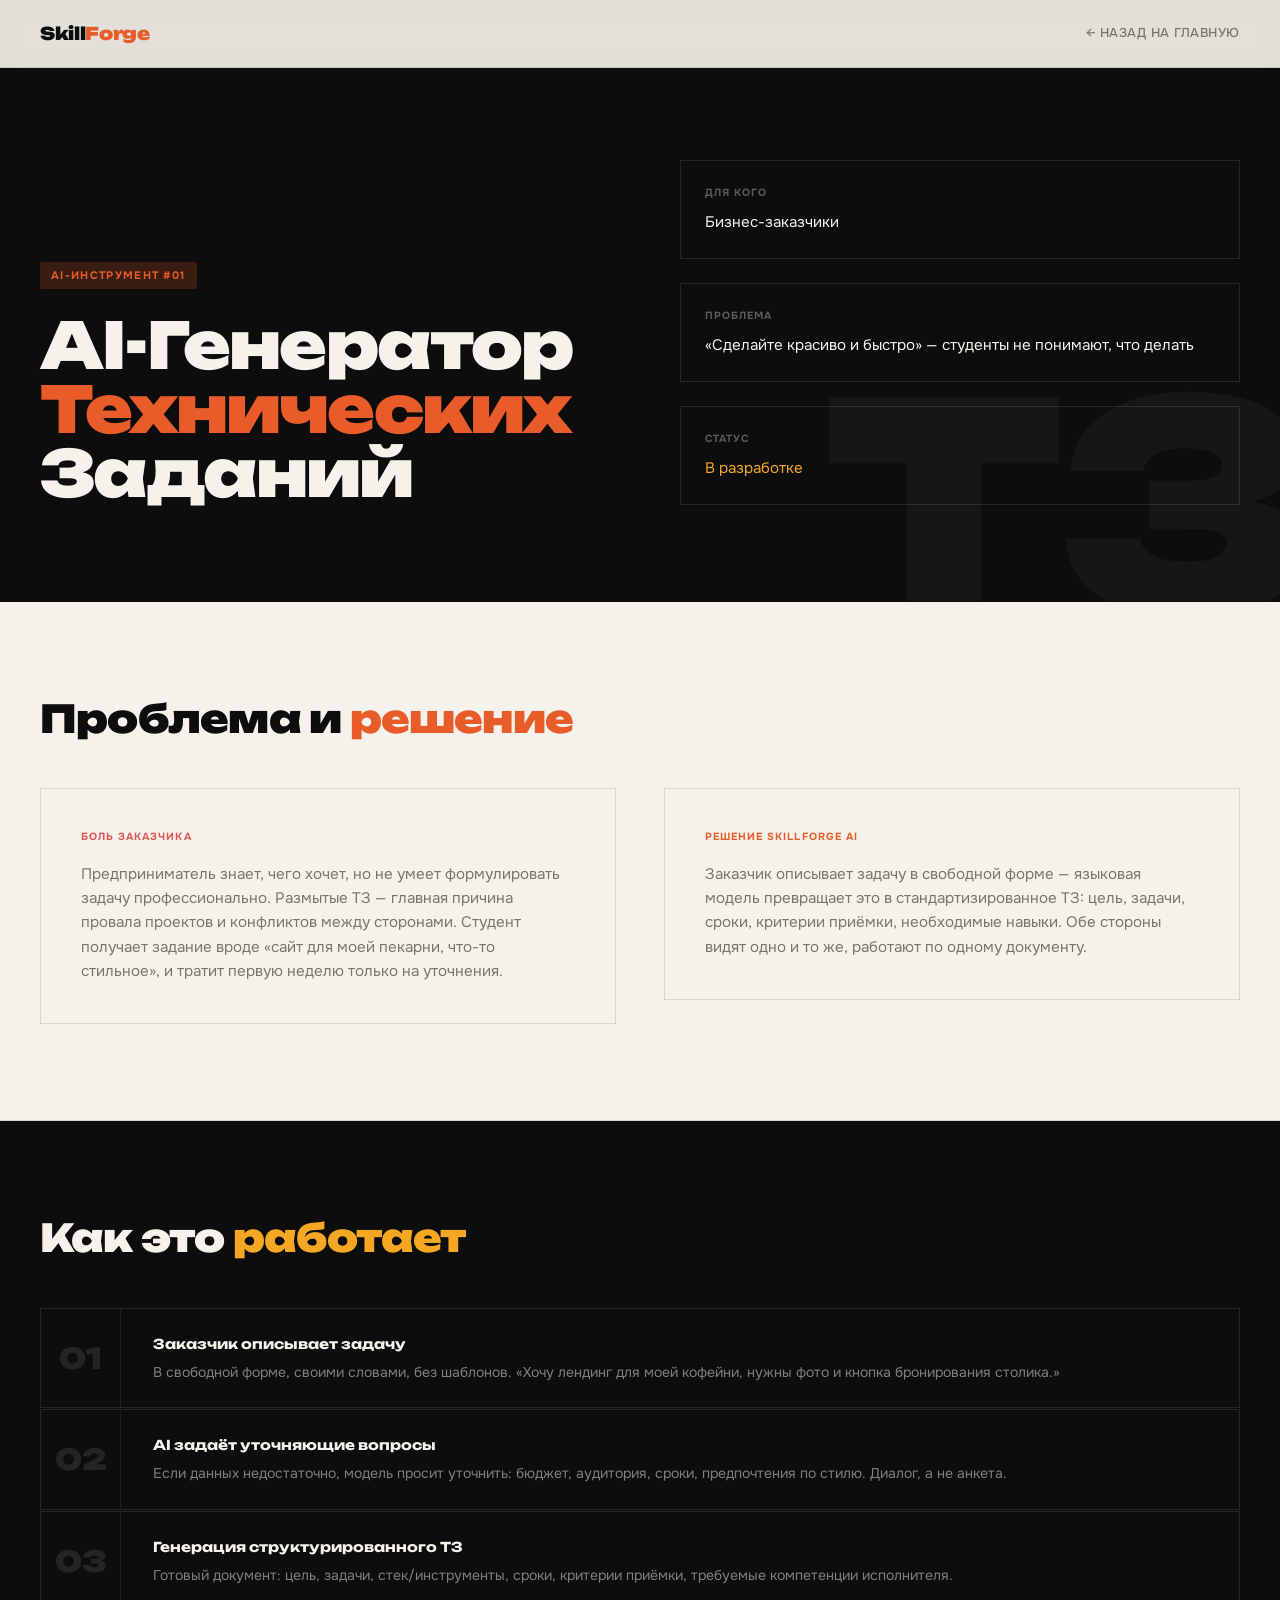
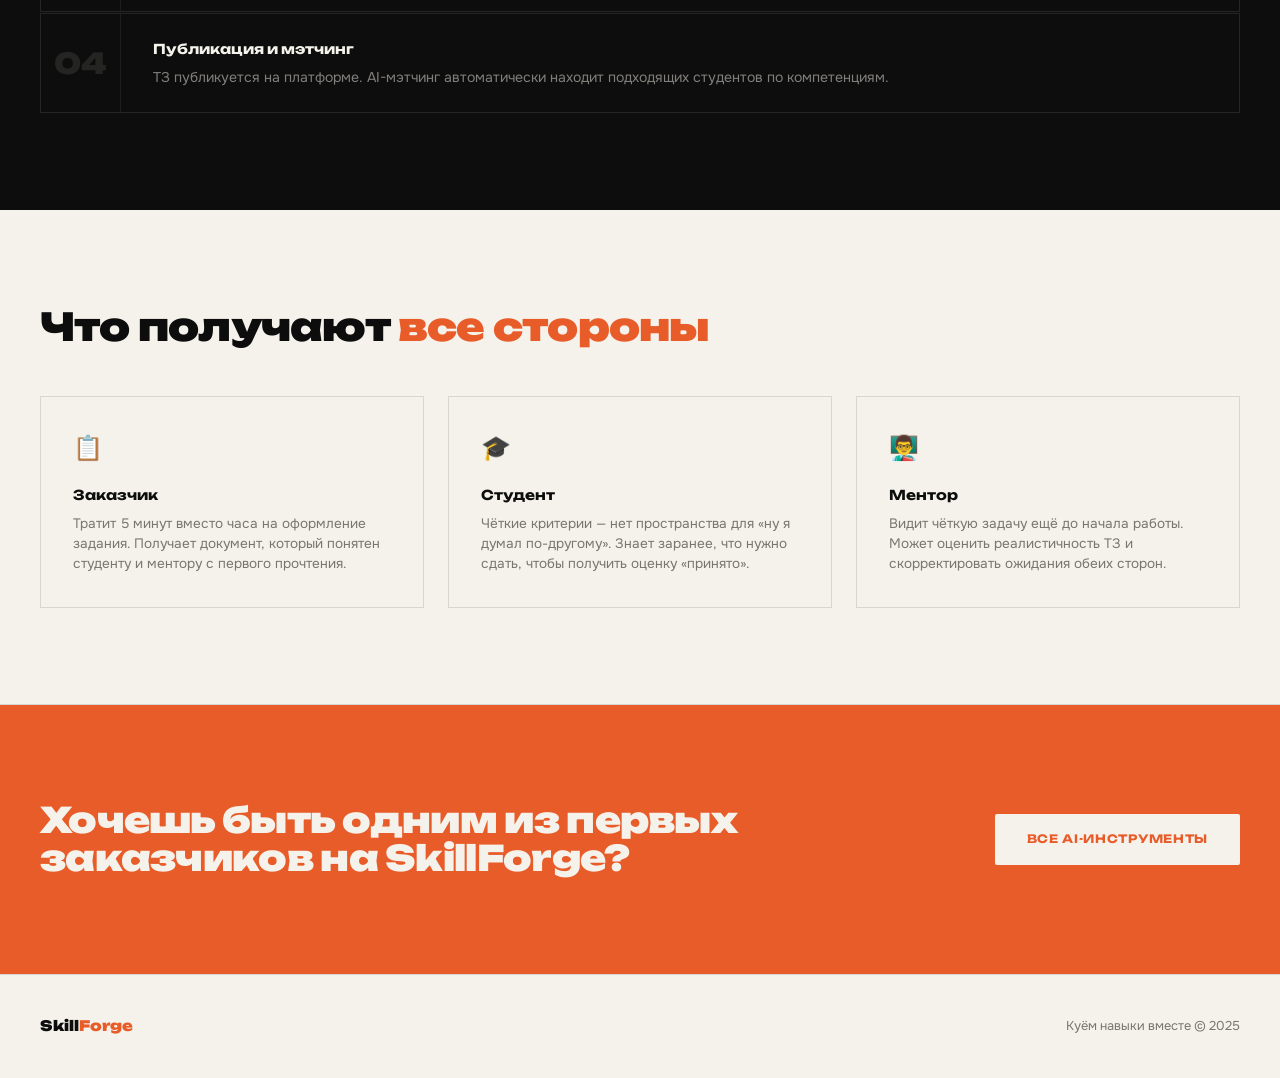
==== ai-tz.html @ 832973aa "Create ai-tz.html" ====
<!DOCTYPE html>
<html lang="ru">
<head>
<meta charset="UTF-8">
<meta name="viewport" content="width=device-width, initial-scale=1.0">
<title>AI-Генератор ТЗ — SkillForge</title>
<link rel="preconnect" href="https://fonts.googleapis.com">
<link href="https://fonts.googleapis.com/css2?family=Unbounded:wght@400;700;900&family=Onest:wght@300;400;500&display=swap" rel="stylesheet">
<style>
  :root {
    --ink: #0d0d0d;
    --paper: #f5f2eb;
    --forge: #E85C2A;
    --steel: #1A3A5C;
    --spark: #F5A623;
    --muted: #7a756d;
    --line: rgba(13,13,13,0.12);
  }
  *, *::before, *::after { box-sizing: border-box; margin: 0; padding: 0; }
  html { scroll-behavior: smooth; }
  body { background: var(--paper); color: var(--ink); font-family: 'Onest', sans-serif; font-weight: 400; line-height: 1.6; overflow-x: hidden; }

  nav {
    position: fixed; top: 0; left: 0; right: 0; z-index: 100;
    display: flex; align-items: center; justify-content: space-between;
    padding: 1.2rem 2.5rem;
    border-bottom: 1px solid var(--line);
    background: rgba(245,242,235,0.92); backdrop-filter: blur(12px);
  }
  .nav-logo { font-family: 'Unbounded', sans-serif; font-weight: 900; font-size: 1.1rem; letter-spacing: -0.02em; color: var(--ink); text-decoration: none; }
  .nav-logo span { color: var(--forge); }
  .nav-back { font-size: 0.8rem; font-weight: 500; letter-spacing: 0.04em; text-transform: uppercase; text-decoration: none; color: var(--muted); display: flex; align-items: center; gap: 0.5rem; transition: color 0.2s; }
  .nav-back:hover { color: var(--ink); }

  /* PAGE HERO */
  .page-hero {
    padding: 10rem 2.5rem 6rem;
    display: grid; grid-template-columns: 1fr 1fr; gap: 5rem; align-items: end;
    border-bottom: 1px solid var(--line);
    background: var(--ink); color: var(--paper);
    position: relative; overflow: hidden;
  }
  .page-hero::before {
    content: attr(data-bg);
    font-family: 'Unbounded', sans-serif;
    font-size: 18rem; font-weight: 900; color: rgba(245,242,235,0.04);
    position: absolute; right: -2rem; bottom: -3rem;
    line-height: 1; pointer-events: none; white-space: nowrap;
  }
  .hero-tag {
    font-size: 0.68rem; font-weight: 700; letter-spacing: 0.12em; text-transform: uppercase;
    padding: 0.3rem 0.7rem; border-radius: 2px; display: inline-block; margin-bottom: 1.5rem;
    background: rgba(232,92,42,0.2); color: var(--forge);
  }
  .page-title {
    font-family: 'Unbounded', sans-serif;
    font-size: clamp(2rem, 5vw, 4rem); font-weight: 900;
    line-height: 1.0; letter-spacing: -0.03em;
  }
  .page-title em { color: var(--forge); font-style: normal; }
  .page-subtitle { font-size: 1rem; color: rgba(245,242,235,0.55); line-height: 1.7; }
  .hero-meta { display: flex; flex-direction: column; gap: 1.5rem; }
  .meta-item { padding: 1.5rem; border: 1px solid rgba(245,242,235,0.1); }
  .meta-label { font-size: 0.65rem; font-weight: 700; letter-spacing: 0.1em; text-transform: uppercase; color: rgba(245,242,235,0.35); margin-bottom: 0.5rem; }
  .meta-value { font-size: 0.95rem; }

  /* SECTIONS */
  .section { padding: 6rem 2.5rem; border-bottom: 1px solid var(--line); }
  .section-dark { background: var(--ink); color: var(--paper); }
  .section-title {
    font-family: 'Unbounded', sans-serif;
    font-size: clamp(1.5rem, 3vw, 2.5rem); font-weight: 900;
    line-height: 1.1; letter-spacing: -0.02em; margin-bottom: 3rem;
  }
  .section-title em { color: var(--forge); font-style: normal; }
  .section-title.light em { color: var(--spark); }
  .two-col { display: grid; grid-template-columns: 1fr 1fr; gap: 3rem; align-items: start; }
  .three-col { display: grid; grid-template-columns: repeat(3,1fr); gap: 1.5rem; }

  /* PROBLEM/SOLUTION */
  .ps-block { padding: 2.5rem; border: 1px solid var(--line); }
  .ps-block.dark { border-color: rgba(245,242,235,0.1); }
  .ps-label { font-size: 0.65rem; font-weight: 700; letter-spacing: 0.1em; text-transform: uppercase; margin-bottom: 1rem; }
  .ps-label.problem { color: #e05555; }
  .ps-label.solution { color: var(--forge); }
  .ps-label.solution-light { color: var(--spark); }
  .ps-text { font-size: 0.95rem; line-height: 1.6; }
  .ps-text.muted { color: var(--muted); }
  .ps-text.muted-light { color: rgba(245,242,235,0.6); }

  /* FLOW STEPS */
  .flow { display: flex; flex-direction: column; gap: 1px; }
  .flow-step {
    display: grid; grid-template-columns: 5rem 1fr;
    border: 1px solid var(--line); background: var(--paper);
    transition: border-color 0.2s;
  }
  .flow-step:hover { border-color: var(--forge); }
  .flow-step-num {
    display: flex; align-items: center; justify-content: center;
    font-family: 'Unbounded', sans-serif; font-size: 1.8rem; font-weight: 900;
    color: var(--line); border-right: 1px solid var(--line); padding: 1.5rem;
  }
  .flow-step-content { padding: 1.5rem 2rem; }
  .flow-step-title { font-family: 'Unbounded', sans-serif; font-size: 0.85rem; font-weight: 700; margin-bottom: 0.4rem; }
  .flow-step-desc { font-size: 0.88rem; color: var(--muted); }

  /* BENEFIT CARDS */
  .benefit-card { padding: 2rem; border: 1px solid var(--line); }
  .benefit-icon { font-size: 1.5rem; margin-bottom: 1rem; }
  .benefit-title { font-family: 'Unbounded', sans-serif; font-size: 0.85rem; font-weight: 700; margin-bottom: 0.5rem; }
  .benefit-desc { font-size: 0.85rem; color: var(--muted); line-height: 1.5; }

  /* STATUS BADGE */
  .status-row { display: flex; align-items: center; gap: 1rem; margin-bottom: 4rem; }
  .status-badge {
    font-size: 0.68rem; font-weight: 700; letter-spacing: 0.1em; text-transform: uppercase;
    padding: 0.4rem 0.9rem; border-radius: 2px;
    background: rgba(245,166,35,0.15); color: var(--spark);
    border: 1px solid rgba(245,166,35,0.3);
  }
  .status-desc { font-size: 0.85rem; color: var(--muted); }

  /* CTA */
  .cta-section {
    padding: 6rem 2.5rem;
    background: var(--forge); color: var(--paper);
    display: grid; grid-template-columns: 1fr auto; align-items: center; gap: 3rem;
  }
  .cta-title { font-family: 'Unbounded', sans-serif; font-size: clamp(1.3rem, 3vw, 2.2rem); font-weight: 900; line-height: 1.1; letter-spacing: -0.02em; }
  .btn-white { background: var(--paper); color: var(--forge); font-family: 'Unbounded', sans-serif; font-size: 0.72rem; font-weight: 700; letter-spacing: 0.06em; text-transform: uppercase; text-decoration: none; padding: 1rem 2rem; border-radius: 2px; white-space: nowrap; }

  footer { padding: 2.5rem; border-top: 1px solid var(--line); display: flex; justify-content: space-between; align-items: center; }
  .footer-logo { font-family: 'Unbounded', sans-serif; font-weight: 900; font-size: 0.9rem; color: var(--ink); text-decoration: none; }
  .footer-logo span { color: var(--forge); }
  .footer-tagline { font-size: 0.8rem; color: var(--muted); }

  .fade-up { opacity: 0; transform: translateY(24px); transition: opacity 0.6s ease, transform 0.6s ease; }
  .fade-up.visible { opacity: 1; transform: none; }

  @media (max-width: 900px) {
    .page-hero, .two-col, .three-col, .cta-section { grid-template-columns: 1fr; }
    .page-hero { padding: 8rem 1.5rem 4rem; }
    .section { padding: 4rem 1.5rem; }
    nav { padding: 1rem 1.5rem; }
  }
</style>
</head>
<body>

<nav>
  <a href="index.html" class="nav-logo">Skill<span>Forge</span></a>
  <a href="index.html" class="nav-back">← Назад на главную</a>
</nav>

<section class="page-hero" data-bg="ТЗ">
  <div>
    <span class="hero-tag">AI-инструмент #01</span>
    <h1 class="page-title">AI-Генератор<br><em>Технических</em><br>Заданий</h1>
  </div>
  <div class="hero-meta">
    <div class="meta-item">
      <div class="meta-label">Для кого</div>
      <div class="meta-value">Бизнес-заказчики</div>
    </div>
    <div class="meta-item">
      <div class="meta-label">Проблема</div>
      <div class="meta-value">«Сделайте красиво и быстро» — студенты не понимают, что делать</div>
    </div>
    <div class="meta-item">
      <div class="meta-label">Статус</div>
      <div class="meta-value" style="color: var(--spark);">В разработке</div>
    </div>
  </div>
</section>

<!-- PROBLEM VS SOLUTION -->
<section class="section">
  <h2 class="section-title fade-up">Проблема и <em>решение</em></h2>
  <div class="two-col">
    <div class="ps-block fade-up">
      <div class="ps-label problem">Боль заказчика</div>
      <p class="ps-text muted">Предприниматель знает, чего хочет, но не умеет формулировать задачу профессионально. Размытые ТЗ — главная причина провала проектов и конфликтов между сторонами. Студент получает задание вроде «сайт для моей пекарни, что-то стильное», и тратит первую неделю только на уточнения.</p>
    </div>
    <div class="ps-block fade-up">
      <div class="ps-label solution">Решение SkillForge AI</div>
      <p class="ps-text muted">Заказчик описывает задачу в свободной форме — языковая модель превращает это в стандартизированное ТЗ: цель, задачи, сроки, критерии приёмки, необходимые навыки. Обе стороны видят одно и то же, работают по одному документу.</p>
    </div>
  </div>
</section>

<!-- HOW IT WORKS -->
<section class="section section-dark">
  <h2 class="section-title light fade-up">Как это <em>работает</em></h2>
  <div class="flow">
    <div class="flow-step fade-up" style="border-color: rgba(245,242,235,0.1); background: var(--ink);">
      <div class="flow-step-num" style="color: rgba(245,242,235,0.1); border-right-color: rgba(245,242,235,0.08);">01</div>
      <div class="flow-step-content">
        <div class="flow-step-title" style="color: var(--paper);">Заказчик описывает задачу</div>
        <div class="flow-step-desc" style="color: rgba(245,242,235,0.5);">В свободной форме, своими словами, без шаблонов. «Хочу лендинг для моей кофейни, нужны фото и кнопка бронирования столика.»</div>
      </div>
    </div>
    <div class="flow-step fade-up" style="border-color: rgba(245,242,235,0.1); background: var(--ink);">
      <div class="flow-step-num" style="color: rgba(245,242,235,0.1); border-right-color: rgba(245,242,235,0.08);">02</div>
      <div class="flow-step-content">
        <div class="flow-step-title" style="color: var(--paper);">AI задаёт уточняющие вопросы</div>
        <div class="flow-step-desc" style="color: rgba(245,242,235,0.5);">Если данных недостаточно, модель просит уточнить: бюджет, аудитория, сроки, предпочтения по стилю. Диалог, а не анкета.</div>
      </div>
    </div>
    <div class="flow-step fade-up" style="border-color: rgba(245,242,235,0.1); background: var(--ink);">
      <div class="flow-step-num" style="color: rgba(245,242,235,0.1); border-right-color: rgba(245,242,235,0.08);">03</div>
      <div class="flow-step-content">
        <div class="flow-step-title" style="color: var(--paper);">Генерация структурированного ТЗ</div>
        <div class="flow-step-desc" style="color: rgba(245,242,235,0.5);">Готовый документ: цель, задачи, стек/инструменты, сроки, критерии приёмки, требуемые компетенции исполнителя.</div>
      </div>
    </div>
    <div class="flow-step fade-up" style="border-color: rgba(245,242,235,0.1); background: var(--ink);">
      <div class="flow-step-num" style="color: rgba(245,242,235,0.1); border-right-color: rgba(245,242,235,0.08);">04</div>
      <div class="flow-step-content">
        <div class="flow-step-title" style="color: var(--paper);">Публикация и мэтчинг</div>
        <div class="flow-step-desc" style="color: rgba(245,242,235,0.5);">ТЗ публикуется на платформе. AI-мэтчинг автоматически находит подходящих студентов по компетенциям.</div>
      </div>
    </div>
  </div>
</section>

<!-- BENEFITS -->
<section class="section">
  <h2 class="section-title fade-up">Что получают <em>все стороны</em></h2>
  <div class="three-col">
    <div class="benefit-card fade-up">
      <div class="benefit-icon">📋</div>
      <div class="benefit-title">Заказчик</div>
      <div class="benefit-desc">Тратит 5 минут вместо часа на оформление задания. Получает документ, который понятен студенту и ментору с первого прочтения.</div>
    </div>
    <div class="benefit-card fade-up">
      <div class="benefit-icon">🎓</div>
      <div class="benefit-title">Студент</div>
      <div class="benefit-desc">Чёткие критерии — нет пространства для «ну я думал по-другому». Знает заранее, что нужно сдать, чтобы получить оценку «принято».</div>
    </div>
    <div class="benefit-card fade-up">
      <div class="benefit-icon">👨‍🏫</div>
      <div class="benefit-title">Ментор</div>
      <div class="benefit-desc">Видит чёткую задачу ещё до начала работы. Может оценить реалистичность ТЗ и скорректировать ожидания обеих сторон.</div>
    </div>
  </div>
</section>

<section class="cta-section">
  <div class="cta-title">Хочешь быть одним из первых<br>заказчиков на SkillForge?</div>
  <a href="index.html#ai" class="btn-white">Все AI-инструменты</a>
</section>

<footer>
  <a href="index.html" class="footer-logo">Skill<span>Forge</span></a>
  <span class="footer-tagline">Куём навыки вместе © 2025</span>
</footer>

<script>
const observer = new IntersectionObserver((entries) => {
  entries.forEach((e, i) => {
    if (e.isIntersecting) { setTimeout(() => e.target.classList.add('visible'), i * 80); observer.unobserve(e.target); }
  });
}, { threshold: 0.1 });
document.querySelectorAll('.fade-up').forEach(el => observer.observe(el));
</script>
</body>
</html>
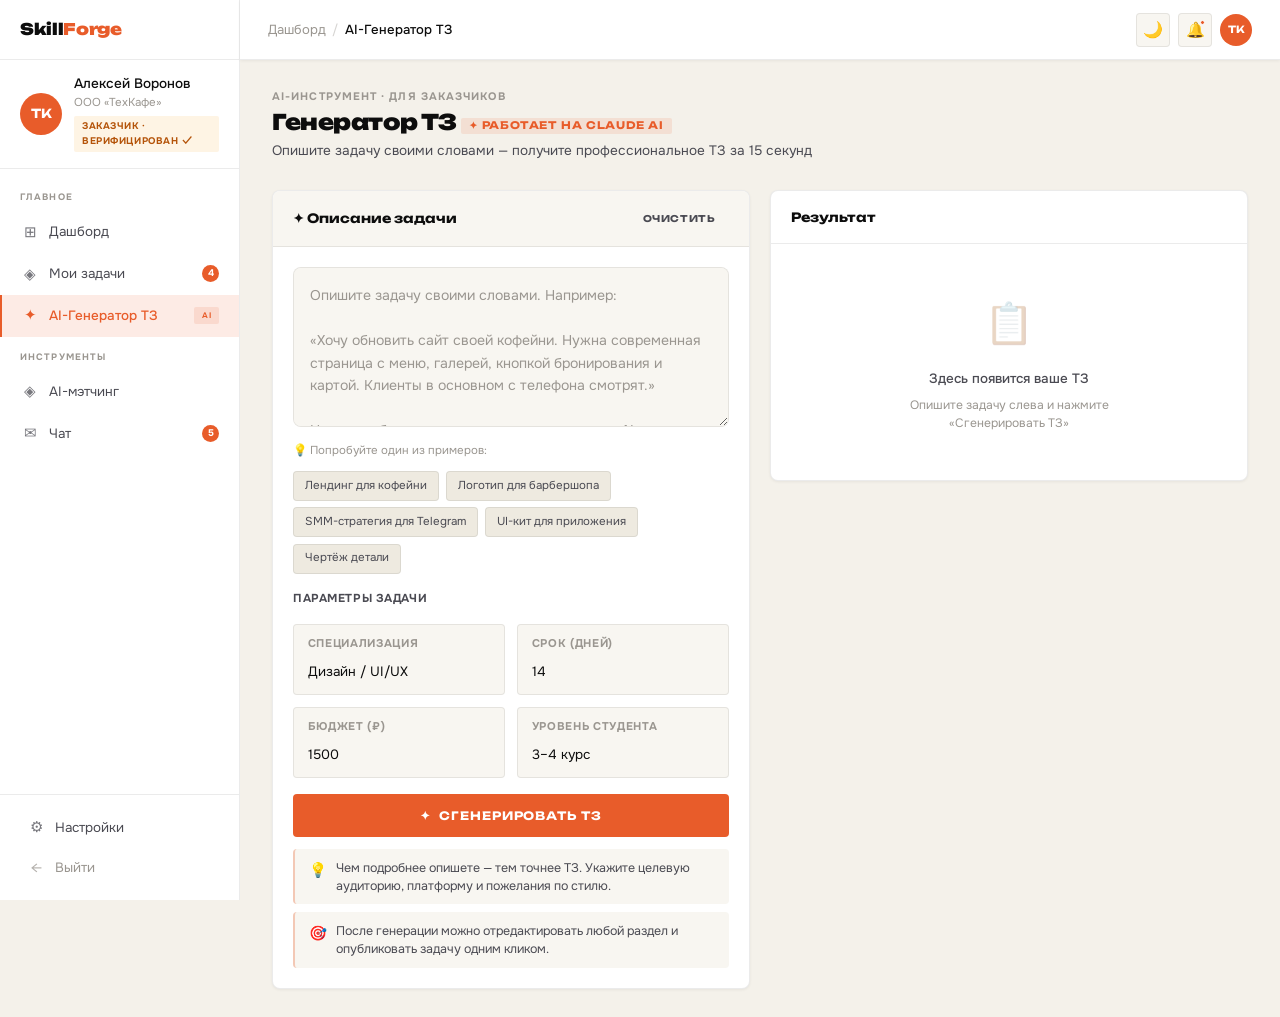
==== commit 73a8f3f6: "Update ai-tz.html" ====
--- a/ai-tz.html
+++ b/ai-tz.html
@@ -1,268 +1,525 @@
 <!DOCTYPE html>
-<html lang="ru">
+<html lang="ru" data-theme="light">
 <head>
 <meta charset="UTF-8">
 <meta name="viewport" content="width=device-width, initial-scale=1.0">
 <title>AI-Генератор ТЗ — SkillForge</title>
-<link rel="preconnect" href="https://fonts.googleapis.com">
-<link href="https://fonts.googleapis.com/css2?family=Unbounded:wght@400;700;900&family=Onest:wght@300;400;500&display=swap" rel="stylesheet">
+<link rel="stylesheet" href="style.css">
 <style>
-  :root {
-    --ink: #0d0d0d;
-    --paper: #f5f2eb;
-    --forge: #E85C2A;
-    --steel: #1A3A5C;
-    --spark: #F5A623;
-    --muted: #7a756d;
-    --line: rgba(13,13,13,0.12);
-  }
-  *, *::before, *::after { box-sizing: border-box; margin: 0; padding: 0; }
-  html { scroll-behavior: smooth; }
-  body { background: var(--paper); color: var(--ink); font-family: 'Onest', sans-serif; font-weight: 400; line-height: 1.6; overflow-x: hidden; }
-
-  nav {
-    position: fixed; top: 0; left: 0; right: 0; z-index: 100;
-    display: flex; align-items: center; justify-content: space-between;
-    padding: 1.2rem 2.5rem;
-    border-bottom: 1px solid var(--line);
-    background: rgba(245,242,235,0.92); backdrop-filter: blur(12px);
-  }
-  .nav-logo { font-family: 'Unbounded', sans-serif; font-weight: 900; font-size: 1.1rem; letter-spacing: -0.02em; color: var(--ink); text-decoration: none; }
-  .nav-logo span { color: var(--forge); }
-  .nav-back { font-size: 0.8rem; font-weight: 500; letter-spacing: 0.04em; text-transform: uppercase; text-decoration: none; color: var(--muted); display: flex; align-items: center; gap: 0.5rem; transition: color 0.2s; }
-  .nav-back:hover { color: var(--ink); }
-
-  /* PAGE HERO */
-  .page-hero {
-    padding: 10rem 2.5rem 6rem;
-    display: grid; grid-template-columns: 1fr 1fr; gap: 5rem; align-items: end;
-    border-bottom: 1px solid var(--line);
-    background: var(--ink); color: var(--paper);
-    position: relative; overflow: hidden;
-  }
-  .page-hero::before {
-    content: attr(data-bg);
-    font-family: 'Unbounded', sans-serif;
-    font-size: 18rem; font-weight: 900; color: rgba(245,242,235,0.04);
-    position: absolute; right: -2rem; bottom: -3rem;
-    line-height: 1; pointer-events: none; white-space: nowrap;
-  }
-  .hero-tag {
-    font-size: 0.68rem; font-weight: 700; letter-spacing: 0.12em; text-transform: uppercase;
-    padding: 0.3rem 0.7rem; border-radius: 2px; display: inline-block; margin-bottom: 1.5rem;
-    background: rgba(232,92,42,0.2); color: var(--forge);
-  }
-  .page-title {
-    font-family: 'Unbounded', sans-serif;
-    font-size: clamp(2rem, 5vw, 4rem); font-weight: 900;
-    line-height: 1.0; letter-spacing: -0.03em;
-  }
-  .page-title em { color: var(--forge); font-style: normal; }
-  .page-subtitle { font-size: 1rem; color: rgba(245,242,235,0.55); line-height: 1.7; }
-  .hero-meta { display: flex; flex-direction: column; gap: 1.5rem; }
-  .meta-item { padding: 1.5rem; border: 1px solid rgba(245,242,235,0.1); }
-  .meta-label { font-size: 0.65rem; font-weight: 700; letter-spacing: 0.1em; text-transform: uppercase; color: rgba(245,242,235,0.35); margin-bottom: 0.5rem; }
-  .meta-value { font-size: 0.95rem; }
-
-  /* SECTIONS */
-  .section { padding: 6rem 2.5rem; border-bottom: 1px solid var(--line); }
-  .section-dark { background: var(--ink); color: var(--paper); }
-  .section-title {
-    font-family: 'Unbounded', sans-serif;
-    font-size: clamp(1.5rem, 3vw, 2.5rem); font-weight: 900;
-    line-height: 1.1; letter-spacing: -0.02em; margin-bottom: 3rem;
-  }
-  .section-title em { color: var(--forge); font-style: normal; }
-  .section-title.light em { color: var(--spark); }
-  .two-col { display: grid; grid-template-columns: 1fr 1fr; gap: 3rem; align-items: start; }
-  .three-col { display: grid; grid-template-columns: repeat(3,1fr); gap: 1.5rem; }
-
-  /* PROBLEM/SOLUTION */
-  .ps-block { padding: 2.5rem; border: 1px solid var(--line); }
-  .ps-block.dark { border-color: rgba(245,242,235,0.1); }
-  .ps-label { font-size: 0.65rem; font-weight: 700; letter-spacing: 0.1em; text-transform: uppercase; margin-bottom: 1rem; }
-  .ps-label.problem { color: #e05555; }
-  .ps-label.solution { color: var(--forge); }
-  .ps-label.solution-light { color: var(--spark); }
-  .ps-text { font-size: 0.95rem; line-height: 1.6; }
-  .ps-text.muted { color: var(--muted); }
-  .ps-text.muted-light { color: rgba(245,242,235,0.6); }
-
-  /* FLOW STEPS */
-  .flow { display: flex; flex-direction: column; gap: 1px; }
-  .flow-step {
-    display: grid; grid-template-columns: 5rem 1fr;
-    border: 1px solid var(--line); background: var(--paper);
-    transition: border-color 0.2s;
-  }
-  .flow-step:hover { border-color: var(--forge); }
-  .flow-step-num {
-    display: flex; align-items: center; justify-content: center;
-    font-family: 'Unbounded', sans-serif; font-size: 1.8rem; font-weight: 900;
-    color: var(--line); border-right: 1px solid var(--line); padding: 1.5rem;
-  }
-  .flow-step-content { padding: 1.5rem 2rem; }
-  .flow-step-title { font-family: 'Unbounded', sans-serif; font-size: 0.85rem; font-weight: 700; margin-bottom: 0.4rem; }
-  .flow-step-desc { font-size: 0.88rem; color: var(--muted); }
-
-  /* BENEFIT CARDS */
-  .benefit-card { padding: 2rem; border: 1px solid var(--line); }
-  .benefit-icon { font-size: 1.5rem; margin-bottom: 1rem; }
-  .benefit-title { font-family: 'Unbounded', sans-serif; font-size: 0.85rem; font-weight: 700; margin-bottom: 0.5rem; }
-  .benefit-desc { font-size: 0.85rem; color: var(--muted); line-height: 1.5; }
-
-  /* STATUS BADGE */
-  .status-row { display: flex; align-items: center; gap: 1rem; margin-bottom: 4rem; }
-  .status-badge {
-    font-size: 0.68rem; font-weight: 700; letter-spacing: 0.1em; text-transform: uppercase;
-    padding: 0.4rem 0.9rem; border-radius: 2px;
-    background: rgba(245,166,35,0.15); color: var(--spark);
-    border: 1px solid rgba(245,166,35,0.3);
-  }
-  .status-desc { font-size: 0.85rem; color: var(--muted); }
-
-  /* CTA */
-  .cta-section {
-    padding: 6rem 2.5rem;
-    background: var(--forge); color: var(--paper);
-    display: grid; grid-template-columns: 1fr auto; align-items: center; gap: 3rem;
-  }
-  .cta-title { font-family: 'Unbounded', sans-serif; font-size: clamp(1.3rem, 3vw, 2.2rem); font-weight: 900; line-height: 1.1; letter-spacing: -0.02em; }
-  .btn-white { background: var(--paper); color: var(--forge); font-family: 'Unbounded', sans-serif; font-size: 0.72rem; font-weight: 700; letter-spacing: 0.06em; text-transform: uppercase; text-decoration: none; padding: 1rem 2rem; border-radius: 2px; white-space: nowrap; }
-
-  footer { padding: 2.5rem; border-top: 1px solid var(--line); display: flex; justify-content: space-between; align-items: center; }
-  .footer-logo { font-family: 'Unbounded', sans-serif; font-weight: 900; font-size: 0.9rem; color: var(--ink); text-decoration: none; }
-  .footer-logo span { color: var(--forge); }
-  .footer-tagline { font-size: 0.8rem; color: var(--muted); }
-
-  .fade-up { opacity: 0; transform: translateY(24px); transition: opacity 0.6s ease, transform 0.6s ease; }
-  .fade-up.visible { opacity: 1; transform: none; }
-
-  @media (max-width: 900px) {
-    .page-hero, .two-col, .three-col, .cta-section { grid-template-columns: 1fr; }
-    .page-hero { padding: 8rem 1.5rem 4rem; }
-    .section { padding: 4rem 1.5rem; }
-    nav { padding: 1rem 1.5rem; }
-  }
+.sk-page{display:none;}.sk-page.active{display:block;}
+.main-page{opacity:0;transition:opacity 0.35s;}.main-page.loaded{opacity:1;}
+
+/* GENERATOR LAYOUT */
+.gen-grid{display:grid;grid-template-columns:1fr 1fr;gap:1.25rem;align-items:start;}
+@media(max-width:900px){.gen-grid{grid-template-columns:1fr;}}
+
+/* INPUT PANEL */
+.gen-input-card{background:var(--bg-surface);border:1px solid var(--border);border-radius:var(--radius-md);overflow:hidden;box-shadow:var(--shadow-sm);}
+.gen-input-header{padding:1rem 1.25rem;border-bottom:1px solid var(--border);background:var(--bg-raised);display:flex;align-items:center;justify-content:space-between;}
+.gen-input-title{font-family:var(--font-display);font-size:0.8rem;font-weight:700;color:var(--text-primary);}
+.gen-input-body{padding:1.25rem;}
+
+/* TEXTAREA HERO */
+.gen-textarea{width:100%;min-height:160px;border:1.5px solid var(--border);border-radius:var(--radius-md);padding:1rem;font-family:var(--font-body);font-size:0.88rem;color:var(--text-primary);background:var(--bg-raised);resize:vertical;transition:all var(--transition);outline:none;line-height:1.6;}
+.gen-textarea:focus{border-color:var(--forge);box-shadow:0 0 0 3px var(--forge-dim);background:var(--bg-surface);}
+.gen-textarea::placeholder{color:var(--text-muted);}
+
+/* EXAMPLES */
+.example-chips{display:flex;flex-wrap:wrap;gap:0.4rem;margin-top:0.75rem;}
+.ex-chip{font-size:0.72rem;padding:0.3rem 0.7rem;border-radius:var(--radius-sm);background:var(--bg-overlay);border:1px solid var(--border);cursor:pointer;transition:all var(--transition);color:var(--text-secondary);}
+.ex-chip:hover{border-color:var(--forge-border);color:var(--forge);background:var(--forge-dim);}
+
+/* OPTIONS */
+.gen-options{display:grid;grid-template-columns:1fr 1fr;gap:0.75rem;margin-top:1rem;}
+.gen-option{background:var(--bg-raised);border:1.5px solid var(--border);border-radius:var(--radius-sm);padding:0.65rem 0.85rem;cursor:pointer;transition:all var(--transition);}
+.gen-option:hover{border-color:var(--forge-border);}
+.gen-option.selected{border-color:var(--forge);background:var(--forge-dim);}
+.gen-option-label{font-size:0.7rem;font-weight:700;letter-spacing:0.06em;text-transform:uppercase;color:var(--text-muted);margin-bottom:0.3rem;}
+.gen-option select,.gen-option input[type=number]{background:transparent;border:none;padding:0;font-size:0.84rem;font-family:var(--font-body);color:var(--text-primary);width:100%;cursor:pointer;outline:none;}
+
+/* GENERATE BUTTON */
+.btn-generate{width:100%;padding:0.9rem;font-family:var(--font-display);font-size:0.72rem;font-weight:700;letter-spacing:0.08em;text-transform:uppercase;background:var(--forge);color:#fff;border:none;border-radius:var(--radius-sm);cursor:pointer;transition:all var(--transition);display:flex;align-items:center;justify-content:center;gap:0.5rem;margin-top:1rem;}
+.btn-generate:hover:not(:disabled){background:var(--forge-hover);transform:translateY(-1px);box-shadow:0 4px 12px rgba(232,92,42,0.3);}
+.btn-generate:disabled{opacity:0.6;cursor:not-allowed;transform:none;}
+
+/* OUTPUT PANEL */
+.gen-output-card{background:var(--bg-surface);border:1px solid var(--border);border-radius:var(--radius-md);overflow:hidden;box-shadow:var(--shadow-sm);}
+.gen-output-header{padding:1rem 1.25rem;border-bottom:1px solid var(--border);display:flex;align-items:center;justify-content:space-between;}
+.gen-output-title{font-family:var(--font-display);font-size:0.8rem;font-weight:700;}
+
+/* EMPTY STATE */
+.gen-empty{padding:3rem 1.5rem;text-align:center;color:var(--text-muted);}
+.gen-empty-icon{font-size:2.5rem;margin-bottom:0.75rem;opacity:0.3;}
+.gen-empty-text{font-size:0.84rem;color:var(--text-secondary);margin-bottom:0.4rem;font-weight:500;}
+.gen-empty-sub{font-size:0.76rem;color:var(--text-muted);line-height:1.5;}
+
+/* LOADING STATE */
+.gen-loading{padding:2rem 1.5rem;}
+.loading-bar{height:3px;border-radius:2px;background:var(--forge-dim);overflow:hidden;margin-bottom:1rem;}
+@keyframes loading-sweep{0%{transform:translateX(-100%)}100%{transform:translateX(400%)}}
+.loading-fill{height:100%;width:30%;background:var(--forge);border-radius:2px;animation:loading-sweep 1.2s ease-in-out infinite;}
+.loading-lines{display:flex;flex-direction:column;gap:0.6rem;}
+.loading-line{height:10px;border-radius:3px;animation:shimmer 1.6s infinite linear;}
+[data-theme="light"] .loading-line{background:linear-gradient(90deg,#e8e4da 25%,#f2ede4 50%,#e8e4da 75%);background-size:600px 100%;}
+[data-theme="dark"] .loading-line{background:linear-gradient(90deg,#1e253a 25%,#252d45 50%,#1e253a 75%);background-size:600px 100%;}
+@keyframes shimmer{0%{background-position:-600px 0}100%{background-position:600px 0}}
+
+/* TZ OUTPUT */
+.tz-result{padding:1.25rem;}
+.tz-section{margin-bottom:1.25rem;padding-bottom:1.25rem;border-bottom:1px solid var(--border);}
+.tz-section:last-child{border-bottom:none;margin-bottom:0;padding-bottom:0;}
+.tz-section-title{font-size:0.65rem;font-weight:700;letter-spacing:0.1em;text-transform:uppercase;color:var(--text-muted);margin-bottom:0.6rem;display:flex;align-items:center;gap:0.4rem;}
+.tz-section-title::before{content:'';width:1rem;height:2px;background:var(--forge);}
+.tz-content{font-size:0.84rem;color:var(--text-secondary);line-height:1.65;}
+.tz-list{list-style:none;padding:0;}
+.tz-list li{font-size:0.84rem;color:var(--text-secondary);padding:0.3rem 0;display:flex;gap:0.5rem;line-height:1.5;}
+.tz-list li::before{content:'→';color:var(--forge);flex-shrink:0;}
+.tz-meta-grid{display:grid;grid-template-columns:1fr 1fr;gap:0.6rem;}
+.tz-meta-item{background:var(--bg-raised);border-radius:var(--radius-sm);padding:0.6rem 0.8rem;}
+.tz-meta-label{font-size:0.6rem;font-weight:700;letter-spacing:0.08em;text-transform:uppercase;color:var(--text-muted);margin-bottom:0.25rem;}
+.tz-meta-val{font-size:0.82rem;color:var(--text-primary);font-weight:500;}
+.tz-checklist{display:flex;flex-direction:column;gap:0.4rem;}
+.tz-check{display:flex;align-items:flex-start;gap:0.6rem;font-size:0.82rem;color:var(--text-secondary);padding:0.35rem 0.7rem;background:var(--bg-raised);border-radius:var(--radius-sm);}
+.tz-check-icon{color:var(--status-done);flex-shrink:0;margin-top:0.05rem;}
+.tz-actions{padding:1rem 1.25rem;border-top:1px solid var(--border);display:flex;gap:0.75rem;flex-wrap:wrap;background:var(--bg-raised);}
+
+/* HISTORY */
+.history-item{display:flex;align-items:center;gap:0.75rem;padding:0.75rem 1.25rem;border-bottom:1px solid var(--border);cursor:pointer;transition:background var(--transition);}
+.history-item:last-child{border-bottom:none;}
+.history-item:hover{background:var(--bg-raised);}
+.history-item-info{flex:1;}
+.history-item-title{font-size:0.82rem;font-weight:500;margin-bottom:0.15rem;}
+.history-item-meta{font-size:0.7rem;color:var(--text-muted);}
+
+/* TIPS */
+.tip-list{display:flex;flex-direction:column;gap:0.5rem;margin-top:0.75rem;}
+.tip-item{display:flex;gap:0.6rem;padding:0.6rem 0.85rem;background:var(--bg-raised);border-radius:var(--radius-sm);border-left:2px solid var(--forge-border);}
+.tip-icon{font-size:0.9rem;flex-shrink:0;}
+.tip-text{font-size:0.78rem;color:var(--text-secondary);line-height:1.45;}
 </style>
 </head>
 <body>
-
-<nav>
-  <a href="index.html" class="nav-logo">Skill<span>Forge</span></a>
-  <a href="index.html" class="nav-back">← Назад на главную</a>
+<div class="app-shell">
+<aside class="sidebar">
+  <div class="sidebar-logo"><a href="index.html">Skill<span>Forge</span></a></div>
+  <div class="sidebar-user">
+    <div class="user-card">
+      <div class="avatar avatar-md av-forge">ТК</div>
+      <div><div class="user-name">Алексей Воронов</div><div class="user-org">ООО «ТехКафе»</div><span class="user-role-badge badge-business">Заказчик · Верифицирован ✓</span></div>
+    </div>
+  </div>
+  <nav class="sidebar-nav">
+    <div class="nav-section-label">Главное</div>
+    <a href="dashboard-business.html" class="nav-item"><span class="nav-icon">⊞</span> Дашборд</a>
+    <a href="#" class="nav-item"><span class="nav-icon">◈</span> Мои задачи <span class="nav-badge">4</span></a>
+    <a href="ai-tz.html" class="nav-item active"><span class="nav-icon">✦</span> AI-Генератор ТЗ <span class="user-role-badge badge-ai" style="margin-left:auto;margin-top:0;font-size:0.5rem;">AI</span></a>
+    <div class="nav-section-label">Инструменты</div>
+    <a href="#" class="nav-item"><span class="nav-icon">◈</span> AI-мэтчинг</a>
+    <a href="#" class="nav-item"><span class="nav-icon">✉</span> Чат <span class="nav-badge">5</span></a>
+  </nav>
+  <div class="sidebar-bottom">
+    <a href="#" class="nav-item"><span class="nav-icon">⚙</span> Настройки</a>
+    <a href="index.html" class="nav-item text-muted"><span class="nav-icon">←</span> Выйти</a>
+  </div>
+</aside>
+
+<header class="topbar">
+  <div class="topbar-breadcrumb"><a href="dashboard-business.html">Дашборд</a><span class="topbar-sep">/</span><span class="crumb-active">AI-Генератор ТЗ</span></div>
+  <div class="topbar-actions">
+    <button class="theme-toggle" onclick="toggleTheme()"><span class="icon-moon">🌙</span><span class="icon-sun">☀️</span></button>
+    <button class="icon-btn">🔔<span class="dot"></span></button>
+    <div class="avatar avatar-sm av-forge">ТК</div>
+  </div>
+</header>
+
+<main class="main-content">
+  <div class="sk-page active" id="skeleton">
+    <div class="skeleton" style="height:60px;border-radius:var(--radius-md);margin-bottom:1.25rem;"></div>
+    <div class="gen-grid">
+      <div class="skeleton" style="height:420px;border-radius:var(--radius-md);"></div>
+      <div class="skeleton" style="height:420px;border-radius:var(--radius-md);"></div>
+    </div>
+  </div>
+
+  <div class="main-page" id="mainPage">
+    <div class="page-header">
+      <div>
+        <div class="page-eyebrow">AI-инструмент · Для заказчиков</div>
+        <h1 class="page-title">Генератор ТЗ <span class="user-role-badge badge-ai" style="font-size:0.65rem;vertical-align:middle;">✦ Работает на Claude AI</span></h1>
+        <p class="page-subtitle">Опишите задачу своими словами — получите профессиональное ТЗ за 15 секунд</p>
+      </div>
+    </div>
+
+    <div class="gen-grid">
+      <!-- INPUT -->
+      <div class="gen-input-card">
+        <div class="gen-input-header">
+          <span class="gen-input-title">✦ Описание задачи</span>
+          <button class="btn btn-ghost btn-sm" onclick="clearInput()">Очистить</button>
+        </div>
+        <div class="gen-input-body">
+          <textarea class="gen-textarea" id="taskInput" placeholder="Опишите задачу своими словами. Например:
+
+«Хочу обновить сайт своей кофейни. Нужна современная страница с меню, галерей, кнопкой бронирования и картой. Клиенты в основном с телефона смотрят.»
+
+Не нужно быть техническим специалистом — AI разберётся!"></textarea>
+
+          <div class="form-hint mt-2">💡 Попробуйте один из примеров:</div>
+          <div class="example-chips">
+            <div class="ex-chip" onclick="fillExample(0)">Лендинг для кофейни</div>
+            <div class="ex-chip" onclick="fillExample(1)">Логотип для барбершопа</div>
+            <div class="ex-chip" onclick="fillExample(2)">SMM-стратегия для Telegram</div>
+            <div class="ex-chip" onclick="fillExample(3)">UI-кит для приложения</div>
+            <div class="ex-chip" onclick="fillExample(4)">Чертёж детали</div>
+          </div>
+
+          <div style="height:1rem;"></div>
+          <div class="form-label">Параметры задачи</div>
+          <div class="gen-options">
+            <div class="gen-option">
+              <div class="gen-option-label">Специализация</div>
+              <select id="specSelect">
+                <option value="design">Дизайн / UI/UX</option>
+                <option value="frontend">Веб-разработка</option>
+                <option value="smm">Маркетинг / SMM</option>
+                <option value="engineering">Инженерия / Чертежи</option>
+                <option value="copywriting">Копирайтинг</option>
+                <option value="video">Видеомонтаж</option>
+              </select>
+            </div>
+            <div class="gen-option">
+              <div class="gen-option-label">Срок (дней)</div>
+              <input type="number" id="deadlineInput" value="14" min="1" max="90">
+            </div>
+            <div class="gen-option">
+              <div class="gen-option-label">Бюджет (₽)</div>
+              <input type="number" id="budgetInput" value="1500" min="100" max="99999">
+            </div>
+            <div class="gen-option">
+              <div class="gen-option-label">Уровень студента</div>
+              <select id="levelSelect">
+                <option value="any">Любой</option>
+                <option value="1-2">1–2 курс</option>
+                <option value="3-4" selected>3–4 курс</option>
+                <option value="graduate">Выпускник</option>
+              </select>
+            </div>
+          </div>
+
+          <button class="btn-generate" id="generateBtn" onclick="generateTZ()">
+            <span id="btnIcon">✦</span>
+            <span id="btnText">Сгенерировать ТЗ</span>
+          </button>
+
+          <div class="tip-list mt-4">
+            <div class="tip-item"><span class="tip-icon">💡</span><span class="tip-text">Чем подробнее опишете — тем точнее ТЗ. Укажите целевую аудиторию, платформу и пожелания по стилю.</span></div>
+            <div class="tip-item"><span class="tip-icon">🎯</span><span class="tip-text">После генерации можно отредактировать любой раздел и опубликовать задачу одним кликом.</span></div>
+          </div>
+        </div>
+      </div>
+
+      <!-- OUTPUT -->
+      <div class="gen-output-card">
+        <div class="gen-output-header">
+          <span class="gen-output-title" id="outputTitle">Результат</span>
+          <div class="flex gap-2 items-center" id="outputActions" style="display:none!important;">
+            <button class="btn btn-secondary btn-sm" onclick="copyTZ()">📋 Копировать</button>
+            <button class="btn btn-primary btn-sm" onclick="publishTZ()">Опубликовать →</button>
+          </div>
+        </div>
+
+        <!-- Empty state -->
+        <div class="gen-empty" id="emptyState">
+          <div class="gen-empty-icon">📋</div>
+          <div class="gen-empty-text">Здесь появится ваше ТЗ</div>
+          <div class="gen-empty-sub">Опишите задачу слева и нажмите<br>«Сгенерировать ТЗ»</div>
+        </div>
+
+        <!-- Loading state -->
+        <div class="gen-loading" id="loadingState" style="display:none;">
+          <div class="loading-bar"><div class="loading-fill"></div></div>
+          <div class="text-xs text-muted mb-3" id="loadingText">✦ AI анализирует вашу задачу...</div>
+          <div class="loading-lines">
+            <div class="loading-line" style="width:60%;"></div>
+            <div class="loading-line" style="width:85%;"></div>
+            <div class="loading-line" style="width:70%;"></div>
+            <div class="loading-line" style="width:40%;"></div>
+            <div class="loading-line" style="width:75%;"></div>
+          </div>
+        </div>
+
+        <!-- Result -->
+        <div id="resultState" style="display:none;">
+          <div class="tz-result" id="tzContent"></div>
+          <div class="tz-actions">
+            <button class="btn btn-primary btn-sm" onclick="publishTZ()">Опубликовать задачу →</button>
+            <button class="btn btn-secondary btn-sm" onclick="copyTZ()">📋 Копировать ТЗ</button>
+            <button class="btn btn-ghost btn-sm" onclick="regenerate()">↺ Перегенерировать</button>
+          </div>
+        </div>
+      </div>
+    </div>
+
+    <!-- HISTORY -->
+    <div class="card mt-5" id="historySection" style="display:none;">
+      <div class="card-header"><span class="card-title">История генераций</span><button class="btn btn-ghost btn-sm" onclick="clearHistory()">Очистить</button></div>
+      <div class="card-body-flush" id="historyList"></div>
+    </div>
+
+  </div>
+</main>
+
+<nav class="bottom-nav">
+  <div class="bn-item" onclick="location.href='dashboard-business.html'"><span class="bn-icon">⊞</span><span class="bn-label">Главная</span></div>
+  <div class="bn-item"><span class="bn-icon">◈</span><span class="bn-label">Задачи</span><span class="bn-badge">4</span></div>
+  <div class="bn-item active"><span class="bn-icon">✦</span><span class="bn-label">AI-ТЗ</span></div>
+  <div class="bn-item"><span class="bn-icon">✉</span><span class="bn-label">Чат</span><span class="bn-badge">5</span></div>
+  <div class="bn-item"><span class="bn-icon">👤</span><span class="bn-label">Профиль</span></div>
 </nav>
-
-<section class="page-hero" data-bg="ТЗ">
-  <div>
-    <span class="hero-tag">AI-инструмент #01</span>
-    <h1 class="page-title">AI-Генератор<br><em>Технических</em><br>Заданий</h1>
-  </div>
-  <div class="hero-meta">
-    <div class="meta-item">
-      <div class="meta-label">Для кого</div>
-      <div class="meta-value">Бизнес-заказчики</div>
-    </div>
-    <div class="meta-item">
-      <div class="meta-label">Проблема</div>
-      <div class="meta-value">«Сделайте красиво и быстро» — студенты не понимают, что делать</div>
-    </div>
-    <div class="meta-item">
-      <div class="meta-label">Статус</div>
-      <div class="meta-value" style="color: var(--spark);">В разработке</div>
-    </div>
-  </div>
-</section>
-
-<!-- PROBLEM VS SOLUTION -->
-<section class="section">
-  <h2 class="section-title fade-up">Проблема и <em>решение</em></h2>
-  <div class="two-col">
-    <div class="ps-block fade-up">
-      <div class="ps-label problem">Боль заказчика</div>
-      <p class="ps-text muted">Предприниматель знает, чего хочет, но не умеет формулировать задачу профессионально. Размытые ТЗ — главная причина провала проектов и конфликтов между сторонами. Студент получает задание вроде «сайт для моей пекарни, что-то стильное», и тратит первую неделю только на уточнения.</p>
-    </div>
-    <div class="ps-block fade-up">
-      <div class="ps-label solution">Решение SkillForge AI</div>
-      <p class="ps-text muted">Заказчик описывает задачу в свободной форме — языковая модель превращает это в стандартизированное ТЗ: цель, задачи, сроки, критерии приёмки, необходимые навыки. Обе стороны видят одно и то же, работают по одному документу.</p>
-    </div>
-  </div>
-</section>
-
-<!-- HOW IT WORKS -->
-<section class="section section-dark">
-  <h2 class="section-title light fade-up">Как это <em>работает</em></h2>
-  <div class="flow">
-    <div class="flow-step fade-up" style="border-color: rgba(245,242,235,0.1); background: var(--ink);">
-      <div class="flow-step-num" style="color: rgba(245,242,235,0.1); border-right-color: rgba(245,242,235,0.08);">01</div>
-      <div class="flow-step-content">
-        <div class="flow-step-title" style="color: var(--paper);">Заказчик описывает задачу</div>
-        <div class="flow-step-desc" style="color: rgba(245,242,235,0.5);">В свободной форме, своими словами, без шаблонов. «Хочу лендинг для моей кофейни, нужны фото и кнопка бронирования столика.»</div>
+</div>
+
+<script>
+(function(){const s=localStorage.getItem('sf-theme')||'light';document.documentElement.setAttribute('data-theme',s);})();
+function toggleTheme(){const h=document.documentElement;const n=h.getAttribute('data-theme')==='dark'?'light':'dark';h.setAttribute('data-theme',n);localStorage.setItem('sf-theme',n);}
+window.addEventListener('DOMContentLoaded',()=>{setTimeout(()=>{document.getElementById('skeleton').classList.remove('active');document.getElementById('mainPage').classList.add('loaded');},700);loadHistory();});
+
+const EXAMPLES = [
+  "Хочу сделать лендинг для моей кофейни. Нужна красивая страница с меню, фотогалереей, историей заведения и кнопкой онлайн-бронирования столика. Большинство посетителей заходит с телефона. Стиль — уютный, тёплый, современный.",
+  "Нужен логотип и базовый брендбук для мужской парикмахерской ChopChop. Стиль — мужской, немного ретро. Нужен логотип, цвета, шрифты и шаблоны для Instagram и визиток.",
+  "Хочу развивать Telegram-канал своей кофейни. Нужна SMM-стратегия: контент-план на месяц, рубрики, идеи публикаций, советы по вовлечённости. Аудитория — молодые люди 20-35 лет в Москве.",
+  "Нужен UI-кит для мобильного приложения доставки еды. Компоненты: кнопки, карточки товаров, форма заказа, навигация, экраны входа и каталога. Стиль — современный, чистый.",
+  "Требуется чертёж держателя для крепления кофемашины к барной стойке. Нагрузка до 15 кг. Нужны сборочный чертёж и спецификация деталей по ГОСТ."
+];
+
+let lastInput = '';
+let history = JSON.parse(localStorage.getItem('sf-tz-history') || '[]');
+
+function fillExample(idx) {
+  document.getElementById('taskInput').value = EXAMPLES[idx];
+  document.getElementById('taskInput').focus();
+}
+
+function clearInput() {
+  document.getElementById('taskInput').value = '';
+}
+
+async function generateTZ() {
+  const input = document.getElementById('taskInput').value.trim();
+  if (!input) {
+    document.getElementById('taskInput').style.borderColor = 'var(--status-rejected)';
+    setTimeout(() => document.getElementById('taskInput').style.borderColor = '', 1500);
+    return;
+  }
+  lastInput = input;
+  const spec = document.getElementById('specSelect').value;
+  const deadline = document.getElementById('deadlineInput').value;
+  const budget = document.getElementById('budgetInput').value;
+  const level = document.getElementById('levelSelect').value;
+
+  const specLabels = {design:'Дизайн / UI/UX', frontend:'Веб-разработка', smm:'Маркетинг / SMM', engineering:'Инженерия / Чертежи', copywriting:'Копирайтинг', video:'Видеомонтаж'};
+  const levelLabels = {any:'Любой', '1-2':'1–2 курс', '3-4':'3–4 курс', graduate:'Выпускник'};
+
+  // Show loading
+  document.getElementById('emptyState').style.display = 'none';
+  document.getElementById('resultState').style.display = 'none';
+  document.getElementById('loadingState').style.display = 'block';
+  document.getElementById('generateBtn').disabled = true;
+  document.getElementById('btnText').textContent = 'Генерация...';
+
+  const loadingMessages = [
+    '✦ AI анализирует вашу задачу...',
+    '✦ Формирует структуру ТЗ...',
+    '✦ Прописывает критерии приёмки...',
+    '✦ Финальная обработка...'
+  ];
+  let msgIdx = 0;
+  const msgInterval = setInterval(() => {
+    msgIdx = (msgIdx + 1) % loadingMessages.length;
+    const el = document.getElementById('loadingText');
+    if (el) el.textContent = loadingMessages[msgIdx];
+  }, 2000);
+
+  const systemPrompt = `Ты — профессиональный менеджер проектов на платформе SkillForge, которая соединяет студентов российских вузов и колледжей с реальными бизнес-заданиями.
+
+Твоя задача: превращать неформальное описание бизнес-задачи в структурированное техническое задание (ТЗ) для студента-исполнителя.
+
+Верни ТЗ строго в формате JSON (без markdown-обёртки, только чистый JSON):
+{
+  "title": "Название задачи (краткое, ёмкое)",
+  "goal": "Цель задачи — одно предложение",
+  "description": "Расширенное описание (2–4 предложения)",
+  "result": "Ожидаемый результат — что конкретно сдаёт исполнитель",
+  "stack": ["Инструмент1", "Инструмент2"],
+  "acceptance": ["Критерий 1", "Критерий 2", "Критерий 3", "Критерий 4", "Критерий 5"],
+  "skills": ["Навык1", "Навык2", "Навык3"],
+  "tips": "Совет студенту — что важно учесть"
+}
+
+Пиши на русском языке, деловым но понятным стилем. Критерии приёмки — конкретные и проверяемые. Используй реальные инструменты для выбранной специализации.`;
+
+  const userPrompt = `Специализация: ${specLabels[spec]}
+Срок выполнения: ${deadline} дней
+Бюджет: ${budget}₽
+Уровень студента: ${levelLabels[level]}
+
+Описание задачи от заказчика:
+"${input}"
+
+Составь структурированное ТЗ.`;
+
+  try {
+    const response = await fetch('https://api.anthropic.com/v1/messages', {
+      method: 'POST',
+      headers: { 'Content-Type': 'application/json' },
+      body: JSON.stringify({
+        model: 'claude-sonnet-4-20250514',
+        max_tokens: 1000,
+        system: systemPrompt,
+        messages: [{ role: 'user', content: userPrompt }]
+      })
+    });
+
+    clearInterval(msgInterval);
+
+    if (!response.ok) throw new Error(`API error: ${response.status}`);
+    const data = await response.json();
+    const text = data.content.map(b => b.text || '').join('');
+
+    let tz;
+    try {
+      const clean = text.replace(/```json|```/g, '').trim();
+      tz = JSON.parse(clean);
+    } catch {
+      throw new Error('Не удалось разобрать ответ AI');
+    }
+
+    renderTZ(tz, spec, deadline, budget, level, levelLabels);
+    saveToHistory(tz.title, input, tz);
+
+  } catch (err) {
+    clearInterval(msgInterval);
+    document.getElementById('loadingState').style.display = 'none';
+    document.getElementById('emptyState').style.display = 'block';
+    document.getElementById('emptyState').innerHTML = `
+      <div class="gen-empty-icon">⚠</div>
+      <div class="gen-empty-text">Ошибка генерации</div>
+      <div class="gen-empty-sub">${err.message}<br><br>Проверьте подключение и попробуйте снова.</div>
+      <button class="btn btn-secondary btn-sm mt-3" onclick="generateTZ()">Повторить</button>
+    `;
+  } finally {
+    document.getElementById('generateBtn').disabled = false;
+    document.getElementById('btnText').textContent = 'Сгенерировать ТЗ';
+    document.getElementById('btnIcon').textContent = '✦';
+  }
+}
+
+function renderTZ(tz, spec, deadline, budget, level, levelLabels) {
+  const specLabels = {design:'Дизайн / UI/UX', frontend:'Веб-разработка', smm:'Маркетинг / SMM', engineering:'Инженерия', copywriting:'Копирайтинг', video:'Видеомонтаж'};
+
+  const html = `
+    <div class="tz-section">
+      <div class="tz-section-title">Название задачи</div>
+      <div style="font-family:var(--font-display);font-size:1rem;font-weight:700;color:var(--text-primary);line-height:1.2;">${tz.title}</div>
+    </div>
+    <div class="tz-section">
+      <div class="tz-section-title">Цель</div>
+      <div class="tz-content">${tz.goal}</div>
+    </div>
+    <div class="tz-section">
+      <div class="tz-section-title">Описание</div>
+      <div class="tz-content">${tz.description}</div>
+    </div>
+    <div class="tz-section">
+      <div class="tz-section-title">Ожидаемый результат</div>
+      <div class="tz-content">${tz.result}</div>
+    </div>
+    <div class="tz-section">
+      <div class="tz-section-title">Параметры</div>
+      <div class="tz-meta-grid">
+        <div class="tz-meta-item"><div class="tz-meta-label">Специализация</div><div class="tz-meta-val">${specLabels[spec]}</div></div>
+        <div class="tz-meta-item"><div class="tz-meta-label">Срок</div><div class="tz-meta-val">${deadline} дней</div></div>
+        <div class="tz-meta-item"><div class="tz-meta-label">Вознаграждение</div><div class="tz-meta-val" style="color:var(--spark);">${parseInt(budget).toLocaleString()}₽</div></div>
+        <div class="tz-meta-item"><div class="tz-meta-label">Уровень</div><div class="tz-meta-val">${levelLabels[level]}</div></div>
       </div>
     </div>
-    <div class="flow-step fade-up" style="border-color: rgba(245,242,235,0.1); background: var(--ink);">
-      <div class="flow-step-num" style="color: rgba(245,242,235,0.1); border-right-color: rgba(245,242,235,0.08);">02</div>
-      <div class="flow-step-content">
-        <div class="flow-step-title" style="color: var(--paper);">AI задаёт уточняющие вопросы</div>
-        <div class="flow-step-desc" style="color: rgba(245,242,235,0.5);">Если данных недостаточно, модель просит уточнить: бюджет, аудитория, сроки, предпочтения по стилю. Диалог, а не анкета.</div>
+    <div class="tz-section">
+      <div class="tz-section-title">Инструменты и стек</div>
+      <div class="tag-row">${(tz.stack||[]).map(s=>`<span class="tag tag-forge">${s}</span>`).join('')}</div>
+    </div>
+    <div class="tz-section">
+      <div class="tz-section-title">Критерии приёмки</div>
+      <div class="tz-checklist">${(tz.acceptance||[]).map(a=>`<div class="tz-check"><span class="tz-check-icon">✓</span><span>${a}</span></div>`).join('')}</div>
+    </div>
+    <div class="tz-section">
+      <div class="tz-section-title">Необходимые навыки</div>
+      <div class="tag-row">${(tz.skills||[]).map(s=>`<span class="tag">${s}</span>`).join('')}</div>
+    </div>
+    ${tz.tips ? `<div class="tz-section">
+      <div class="tz-section-title">Совет студенту от AI</div>
+      <div style="padding:0.75rem 0.85rem;background:var(--forge-dim);border-left:2px solid var(--forge);border-radius:0 var(--radius-sm) var(--radius-sm) 0;font-size:0.82rem;color:var(--text-secondary);line-height:1.5;">💡 ${tz.tips}</div>
+    </div>` : ''}
+    <div style="padding:0.5rem 0;display:flex;align-items:center;gap:0.4rem;font-size:0.68rem;color:var(--text-muted);">
+      <span class="user-role-badge badge-ai">✦ AI</span> Сгенерировано Claude AI · SkillForge
+    </div>
+  `;
+
+  document.getElementById('tzContent').innerHTML = html;
+  document.getElementById('loadingState').style.display = 'none';
+  document.getElementById('resultState').style.display = 'block';
+  document.getElementById('outputTitle').textContent = '✦ Готовое ТЗ';
+}
+
+function copyTZ() {
+  const content = document.getElementById('tzContent');
+  if (!content) return;
+  const text = content.innerText;
+  navigator.clipboard.writeText(text).then(() => {
+    const btn = event.target;
+    btn.textContent = '✓ Скопировано';
+    setTimeout(() => btn.textContent = '📋 Копировать', 2000);
+  });
+}
+
+function publishTZ() {
+  alert('Задача будет опубликована! В реальной платформе здесь откроется форма подтверждения публикации.');
+}
+
+function regenerate() { generateTZ(); }
+
+function saveToHistory(title, input, tz) {
+  history.unshift({ title, input, tz, date: new Date().toLocaleDateString('ru-RU') });
+  if (history.length > 5) history = history.slice(0, 5);
+  localStorage.setItem('sf-tz-history', JSON.stringify(history));
+  loadHistory();
+}
+
+function loadHistory() {
+  if (!history.length) return;
+  document.getElementById('historySection').style.display = 'block';
+  const list = document.getElementById('historyList');
+  list.innerHTML = history.map((h, i) => `
+    <div class="history-item" onclick="loadFromHistory(${i})">
+      <div class="avatar avatar-xs av-forge" style="font-size:0.55rem;">ТЗ</div>
+      <div class="history-item-info">
+        <div class="history-item-title">${h.title}</div>
+        <div class="history-item-meta">${h.date} · ${h.input.slice(0, 50)}...</div>
       </div>
-    </div>
-    <div class="flow-step fade-up" style="border-color: rgba(245,242,235,0.1); background: var(--ink);">
-      <div class="flow-step-num" style="color: rgba(245,242,235,0.1); border-right-color: rgba(245,242,235,0.08);">03</div>
-      <div class="flow-step-content">
-        <div class="flow-step-title" style="color: var(--paper);">Генерация структурированного ТЗ</div>
-        <div class="flow-step-desc" style="color: rgba(245,242,235,0.5);">Готовый документ: цель, задачи, стек/инструменты, сроки, критерии приёмки, требуемые компетенции исполнителя.</div>
-      </div>
-    </div>
-    <div class="flow-step fade-up" style="border-color: rgba(245,242,235,0.1); background: var(--ink);">
-      <div class="flow-step-num" style="color: rgba(245,242,235,0.1); border-right-color: rgba(245,242,235,0.08);">04</div>
-      <div class="flow-step-content">
-        <div class="flow-step-title" style="color: var(--paper);">Публикация и мэтчинг</div>
-        <div class="flow-step-desc" style="color: rgba(245,242,235,0.5);">ТЗ публикуется на платформе. AI-мэтчинг автоматически находит подходящих студентов по компетенциям.</div>
-      </div>
-    </div>
-  </div>
-</section>
-
-<!-- BENEFITS -->
-<section class="section">
-  <h2 class="section-title fade-up">Что получают <em>все стороны</em></h2>
-  <div class="three-col">
-    <div class="benefit-card fade-up">
-      <div class="benefit-icon">📋</div>
-      <div class="benefit-title">Заказчик</div>
-      <div class="benefit-desc">Тратит 5 минут вместо часа на оформление задания. Получает документ, который понятен студенту и ментору с первого прочтения.</div>
-    </div>
-    <div class="benefit-card fade-up">
-      <div class="benefit-icon">🎓</div>
-      <div class="benefit-title">Студент</div>
-      <div class="benefit-desc">Чёткие критерии — нет пространства для «ну я думал по-другому». Знает заранее, что нужно сдать, чтобы получить оценку «принято».</div>
-    </div>
-    <div class="benefit-card fade-up">
-      <div class="benefit-icon">👨‍🏫</div>
-      <div class="benefit-title">Ментор</div>
-      <div class="benefit-desc">Видит чёткую задачу ещё до начала работы. Может оценить реалистичность ТЗ и скорректировать ожидания обеих сторон.</div>
-    </div>
-  </div>
-</section>
-
-<section class="cta-section">
-  <div class="cta-title">Хочешь быть одним из первых<br>заказчиков на SkillForge?</div>
-  <a href="index.html#ai" class="btn-white">Все AI-инструменты</a>
-</section>
-
-<footer>
-  <a href="index.html" class="footer-logo">Skill<span>Forge</span></a>
-  <span class="footer-tagline">Куём навыки вместе © 2025</span>
-</footer>
-
-<script>
-const observer = new IntersectionObserver((entries) => {
-  entries.forEach((e, i) => {
-    if (e.isIntersecting) { setTimeout(() => e.target.classList.add('visible'), i * 80); observer.unobserve(e.target); }
-  });
-}, { threshold: 0.1 });
-document.querySelectorAll('.fade-up').forEach(el => observer.observe(el));
+      <span class="user-role-badge badge-ai">Загрузить</span>
+    </div>
+  `).join('');
+}
+
+function loadFromHistory(idx) {
+  const h = history[idx];
+  document.getElementById('taskInput').value = h.input;
+  renderTZ(h.tz, 'design', '14', '1500', '3-4', {any:'Любой','1-2':'1–2 курс','3-4':'3–4 курс',graduate:'Выпускник'});
+}
+
+function clearHistory() {
+  history = [];
+  localStorage.removeItem('sf-tz-history');
+  document.getElementById('historySection').style.display = 'none';
+}
 </script>
 </body>
 </html>
--- a/style.css
+++ b/style.css
@@ -0,0 +1,291 @@
+/* ============================================================
+   SkillForge — Design System v2.0
+   ============================================================ */
+@import url('https://fonts.googleapis.com/css2?family=Unbounded:wght@400;700;900&family=Onest:wght@300;400;500&display=swap');
+
+:root {
+  --forge:#E85C2A; --forge-dim:rgba(232,92,42,0.12); --forge-border:rgba(232,92,42,0.30); --forge-hover:#d14e20;
+  --steel:#1A3A5C; --spark:#F5A623; --spark-dim:rgba(245,166,35,0.12);
+  --status-new:#2563eb;         --status-new-bg:rgba(37,99,235,0.10);
+  --status-progress:#d97706;    --status-progress-bg:rgba(217,119,6,0.10);
+  --status-review:#7c3aed;      --status-review-bg:rgba(124,58,237,0.10);
+  --status-done:#059669;        --status-done-bg:rgba(5,150,105,0.10);
+  --status-rejected:#dc2626;    --status-rejected-bg:rgba(220,38,38,0.10);
+  --sidebar-w:240px; --header-h:60px; --bottom-nav:64px;
+  --radius-sm:4px; --radius-md:8px; --radius-lg:12px; --radius-xl:16px;
+  --font-display:'Unbounded',sans-serif; --font-body:'Onest',sans-serif;
+  --transition:0.18s ease;
+}
+:root,[data-theme="light"] {
+  --bg-base:#f4f1ea; --bg-surface:#ffffff; --bg-raised:#f8f6f1; --bg-overlay:#eeeae0;
+  --text-primary:#0d0d0d; --text-secondary:#4a4a52; --text-muted:#9a9690;
+  --border:rgba(0,0,0,0.08); --border-hover:rgba(0,0,0,0.16); --border-focus:var(--forge);
+  --shadow-sm:0 1px 3px rgba(0,0,0,0.06); --shadow-md:0 4px 12px rgba(0,0,0,0.08); --shadow-lg:0 8px 24px rgba(0,0,0,0.10);
+}
+[data-theme="dark"] {
+  --bg-base:#0f1117; --bg-surface:#161b27; --bg-raised:#1e253a; --bg-overlay:#252d45;
+  --text-primary:#f0eee8; --text-secondary:#8b8fa8; --text-muted:#52566a;
+  --border:rgba(255,255,255,0.07); --border-hover:rgba(255,255,255,0.14); --border-focus:var(--forge);
+  --shadow-sm:0 1px 3px rgba(0,0,0,0.3); --shadow-md:0 4px 12px rgba(0,0,0,0.4); --shadow-lg:0 8px 24px rgba(0,0,0,0.5);
+}
+*,*::before,*::after{box-sizing:border-box;margin:0;padding:0;}
+html{scroll-behavior:smooth;}
+body{background:var(--bg-base);color:var(--text-primary);font-family:var(--font-body);font-weight:400;line-height:1.6;overflow-x:hidden;min-height:100vh;transition:background var(--transition),color var(--transition);}
+a{color:inherit;text-decoration:none;}
+button{cursor:pointer;border:none;background:none;font-family:inherit;color:inherit;}
+input,textarea,select{font-family:var(--font-body);color:var(--text-primary);background:var(--bg-raised);border:1px solid var(--border);border-radius:var(--radius-sm);padding:0.65rem 0.9rem;font-size:0.9rem;width:100%;transition:border-color var(--transition),background var(--transition);outline:none;-webkit-appearance:none;}
+input:focus,textarea:focus,select:focus{border-color:var(--border-focus);box-shadow:0 0 0 3px var(--forge-dim);}
+ul{list-style:none;}
+img{max-width:100%;display:block;}
+textarea{resize:vertical;min-height:80px;}
+select option{background:var(--bg-surface);color:var(--text-primary);}
+
+/* THEME TOGGLE */
+.theme-toggle{width:34px;height:34px;border-radius:var(--radius-sm);border:1px solid var(--border);display:flex;align-items:center;justify-content:center;font-size:1rem;cursor:pointer;background:var(--bg-raised);color:var(--text-secondary);transition:all var(--transition);flex-shrink:0;}
+.theme-toggle:hover{border-color:var(--border-hover);color:var(--text-primary);}
+.icon-sun{display:none;}.icon-moon{display:block;}
+[data-theme="dark"] .icon-sun{display:block;}[data-theme="dark"] .icon-moon{display:none;}
+
+/* APP SHELL */
+.app-shell{display:grid;grid-template-columns:var(--sidebar-w) 1fr;grid-template-rows:var(--header-h) 1fr;min-height:100vh;}
+
+/* SIDEBAR */
+.sidebar{grid-row:1/-1;background:var(--bg-surface);border-right:1px solid var(--border);display:flex;flex-direction:column;position:sticky;top:0;height:100vh;overflow-y:auto;scrollbar-width:none;z-index:40;transition:background var(--transition),border-color var(--transition);}
+.sidebar::-webkit-scrollbar{display:none;}
+.sidebar-logo{padding:0 1.25rem;height:var(--header-h);display:flex;align-items:center;border-bottom:1px solid var(--border);flex-shrink:0;}
+.sidebar-logo a{font-family:var(--font-display);font-weight:900;font-size:1rem;letter-spacing:-0.02em;color:var(--text-primary);}
+.sidebar-logo a span{color:var(--forge);}
+.sidebar-user{padding:1rem 1.25rem;border-bottom:1px solid var(--border);flex-shrink:0;}
+.user-card{display:flex;align-items:center;gap:0.75rem;}
+.user-name{font-size:0.85rem;font-weight:500;line-height:1.2;}
+.user-org{font-size:0.72rem;color:var(--text-muted);margin-top:0.1rem;}
+.user-role-badge{display:inline-block;font-size:0.6rem;font-weight:700;letter-spacing:0.06em;text-transform:uppercase;padding:0.15rem 0.5rem;border-radius:2px;margin-top:0.25rem;}
+.badge-student{background:rgba(37,99,235,0.12);color:#2563eb;}
+.badge-mentor{background:rgba(124,58,237,0.12);color:#7c3aed;}
+.badge-business{background:var(--spark-dim);color:#b45309;}
+.badge-ai{background:var(--forge-dim);color:var(--forge);}
+[data-theme="dark"] .badge-student{color:#60a5fa;}[data-theme="dark"] .badge-mentor{color:#a78bfa;}[data-theme="dark"] .badge-business{color:var(--spark);}
+.sidebar-nav{flex:1;padding:0.5rem 0;}
+.nav-section-label{font-size:0.58rem;font-weight:700;letter-spacing:0.12em;text-transform:uppercase;color:var(--text-muted);padding:0.85rem 1.25rem 0.35rem;}
+.nav-item{display:flex;align-items:center;gap:0.7rem;padding:0.55rem 1.25rem;font-size:0.84rem;color:var(--text-secondary);border-left:2px solid transparent;transition:all var(--transition);cursor:pointer;position:relative;}
+.nav-item:hover{color:var(--text-primary);background:var(--bg-raised);border-left-color:var(--border-hover);}
+.nav-item.active{color:var(--forge);background:var(--forge-dim);border-left-color:var(--forge);font-weight:500;}
+.nav-icon{font-size:0.95rem;flex-shrink:0;width:1rem;text-align:center;opacity:0.75;}
+.nav-item.active .nav-icon{opacity:1;}
+.nav-badge{margin-left:auto;font-size:0.6rem;font-weight:700;background:var(--forge);color:#fff;min-width:17px;height:17px;border-radius:9px;display:flex;align-items:center;justify-content:center;padding:0 4px;}
+.nav-badge-soft{margin-left:auto;font-size:0.6rem;font-weight:700;background:var(--spark-dim);color:#b45309;min-width:17px;height:17px;border-radius:9px;display:flex;align-items:center;justify-content:center;padding:0 4px;}
+[data-theme="dark"] .nav-badge-soft{color:var(--spark);}
+.sidebar-bottom{padding:0.75rem 1rem;border-top:1px solid var(--border);flex-shrink:0;}
+.sidebar-bottom .nav-item{border-left:none;border-radius:var(--radius-sm);padding:0.5rem 0.75rem;}
+.sidebar-bottom .nav-item:hover,.sidebar-bottom .nav-item.active{border-left:none;}
+
+/* TOPBAR */
+.topbar{grid-column:2;background:var(--bg-surface);border-bottom:1px solid var(--border);display:flex;align-items:center;padding:0 1.75rem;gap:0.75rem;position:sticky;top:0;z-index:50;transition:background var(--transition),border-color var(--transition);box-shadow:var(--shadow-sm);}
+.topbar-breadcrumb{font-size:0.82rem;color:var(--text-muted);display:flex;align-items:center;gap:0.4rem;flex:1;}
+.topbar-breadcrumb .crumb-active{color:var(--text-primary);font-weight:500;}
+.topbar-sep{opacity:0.4;}
+.topbar-actions{display:flex;align-items:center;gap:0.5rem;}
+.icon-btn{width:34px;height:34px;border-radius:var(--radius-sm);border:1px solid var(--border);display:flex;align-items:center;justify-content:center;font-size:0.95rem;color:var(--text-secondary);background:var(--bg-raised);transition:all var(--transition);position:relative;cursor:pointer;flex-shrink:0;}
+.icon-btn:hover{border-color:var(--border-hover);color:var(--text-primary);}
+.icon-btn .dot{position:absolute;top:6px;right:6px;width:5px;height:5px;border-radius:50%;background:var(--forge);border:1.5px solid var(--bg-surface);}
+
+/* MAIN */
+.main-content{grid-column:2;padding:1.75rem 2rem;min-height:calc(100vh - var(--header-h));overflow-x:hidden;}
+
+/* PAGE HEADER */
+.page-header{margin-bottom:1.75rem;display:flex;justify-content:space-between;align-items:flex-start;gap:1rem;flex-wrap:wrap;}
+.page-eyebrow{font-size:0.68rem;font-weight:700;letter-spacing:0.1em;text-transform:uppercase;color:var(--text-muted);margin-bottom:0.3rem;}
+.page-title{font-family:var(--font-display);font-size:1.35rem;font-weight:900;letter-spacing:-0.02em;line-height:1.15;color:var(--text-primary);}
+.page-subtitle{font-size:0.85rem;color:var(--text-secondary);margin-top:0.3rem;}
+
+/* BUTTONS */
+.btn{display:inline-flex;align-items:center;gap:0.45rem;font-family:var(--font-display);font-size:0.65rem;font-weight:700;letter-spacing:0.06em;text-transform:uppercase;padding:0.62rem 1.2rem;border-radius:var(--radius-sm);border:1px solid transparent;transition:all var(--transition);cursor:pointer;white-space:nowrap;text-decoration:none;line-height:1;}
+.btn-primary{background:var(--forge);color:#fff;border-color:var(--forge);}
+.btn-primary:hover{background:var(--forge-hover);border-color:var(--forge-hover);transform:translateY(-1px);box-shadow:0 4px 12px rgba(232,92,42,0.3);}
+.btn-secondary{background:var(--bg-raised);color:var(--text-primary);border-color:var(--border);}
+.btn-secondary:hover{border-color:var(--border-hover);background:var(--bg-overlay);}
+.btn-ghost{background:transparent;color:var(--text-secondary);border-color:transparent;}
+.btn-ghost:hover{color:var(--text-primary);background:var(--bg-raised);}
+.btn-steel{background:var(--steel);color:#fff;border-color:var(--steel);}
+.btn-sm{padding:0.38rem 0.8rem;font-size:0.58rem;}
+.btn-lg{padding:0.85rem 1.75rem;font-size:0.72rem;}
+.btn-icon{padding:0.5rem;min-width:32px;justify-content:center;}
+.btn-full{width:100%;justify-content:center;}
+
+/* STATS */
+.stats-row{display:grid;grid-template-columns:repeat(auto-fit,minmax(150px,1fr));gap:1rem;margin-bottom:1.75rem;}
+.stat-card{background:var(--bg-surface);border:1px solid var(--border);border-radius:var(--radius-md);padding:1.1rem 1.25rem;transition:border-color var(--transition),box-shadow var(--transition);box-shadow:var(--shadow-sm);}
+.stat-card:hover{border-color:var(--border-hover);box-shadow:var(--shadow-md);}
+.stat-label{font-size:0.67rem;font-weight:700;letter-spacing:0.08em;text-transform:uppercase;color:var(--text-muted);margin-bottom:0.45rem;}
+.stat-value{font-family:var(--font-display);font-size:1.75rem;font-weight:900;letter-spacing:-0.02em;line-height:1;color:var(--text-primary);}
+.stat-delta{font-size:0.72rem;color:var(--text-muted);margin-top:0.35rem;}
+.stat-delta.up{color:var(--status-done);}.stat-delta.down{color:var(--status-rejected);}
+
+/* CARD */
+.card{background:var(--bg-surface);border:1px solid var(--border);border-radius:var(--radius-md);overflow:hidden;box-shadow:var(--shadow-sm);transition:border-color var(--transition),box-shadow var(--transition),background var(--transition);}
+.card-header{padding:0.9rem 1.25rem;border-bottom:1px solid var(--border);display:flex;align-items:center;justify-content:space-between;gap:0.75rem;}
+.card-title{font-family:var(--font-display);font-size:0.75rem;font-weight:700;letter-spacing:-0.01em;color:var(--text-primary);}
+.card-body{padding:1.25rem;}.card-body-sm{padding:0.75rem 1.25rem;}.card-body-flush{padding:0;}
+
+/* TASK ROW */
+.task-row{padding:1rem 1.25rem;border-bottom:1px solid var(--border);transition:background var(--transition);cursor:pointer;}
+.task-row:last-child{border-bottom:none;}
+.task-row:hover{background:var(--bg-raised);}
+.task-row-top{display:flex;align-items:flex-start;justify-content:space-between;gap:0.75rem;margin-bottom:0.4rem;}
+.task-title{font-size:0.88rem;font-weight:500;line-height:1.35;flex:1;}
+.task-desc{font-size:0.78rem;color:var(--text-secondary);line-height:1.5;margin-bottom:0.6rem;}
+.task-meta{display:flex;gap:1rem;flex-wrap:wrap;font-size:0.72rem;color:var(--text-muted);}
+.task-meta-item{display:flex;align-items:center;gap:0.3rem;}
+
+/* STATUS */
+.status{display:inline-flex;align-items:center;gap:0.3rem;font-size:0.62rem;font-weight:700;letter-spacing:0.06em;text-transform:uppercase;padding:0.22rem 0.55rem;border-radius:2px;white-space:nowrap;}
+.status::before{content:'';width:4px;height:4px;border-radius:50%;background:currentColor;flex-shrink:0;}
+.status-new{background:var(--status-new-bg);color:var(--status-new);}
+.status-progress{background:var(--status-progress-bg);color:var(--status-progress);}
+.status-review{background:var(--status-review-bg);color:var(--status-review);}
+.status-done{background:var(--status-done-bg);color:var(--status-done);}
+.status-rejected{background:var(--status-rejected-bg);color:var(--status-rejected);}
+.status-neutral{background:var(--bg-overlay);color:var(--text-muted);}
+
+/* TAGS */
+.tag-row{display:flex;gap:0.35rem;flex-wrap:wrap;}
+.tag{display:inline-flex;align-items:center;font-size:0.67rem;font-weight:500;padding:0.18rem 0.55rem;border-radius:2px;background:var(--bg-raised);color:var(--text-secondary);border:1px solid var(--border);white-space:nowrap;}
+.tag-forge{background:var(--forge-dim);color:var(--forge);border-color:var(--forge-border);}
+.tag-blue{background:rgba(37,99,235,0.08);color:#1d4ed8;border-color:rgba(37,99,235,0.2);}
+.tag-purple{background:rgba(124,58,237,0.08);color:#6d28d9;border-color:rgba(124,58,237,0.2);}
+.tag-green{background:rgba(5,150,105,0.08);color:#047857;border-color:rgba(5,150,105,0.2);}
+.tag-spark{background:var(--spark-dim);color:#92400e;border-color:rgba(245,166,35,0.3);}
+[data-theme="dark"] .tag-blue{color:#60a5fa;}[data-theme="dark"] .tag-purple{color:#a78bfa;}
+[data-theme="dark"] .tag-green{color:#34d399;}[data-theme="dark"] .tag-spark{color:var(--spark);}
+
+/* AVATAR */
+.avatar{border-radius:50%;flex-shrink:0;display:flex;align-items:center;justify-content:center;font-family:var(--font-display);font-weight:700;color:#fff;text-transform:uppercase;}
+.avatar-xs{width:24px;height:24px;font-size:0.55rem;}.avatar-sm{width:32px;height:32px;font-size:0.62rem;}
+.avatar-md{width:42px;height:42px;font-size:0.78rem;}.avatar-lg{width:56px;height:56px;font-size:0.95rem;}
+.avatar-xl{width:72px;height:72px;font-size:1.15rem;}
+.av-forge{background:var(--forge);}.av-steel{background:var(--steel);}.av-spark{background:var(--spark);color:#1a1000;}
+.av-purple{background:#6d28d9;}.av-green{background:#047857;}.av-teal{background:#0e7490;}
+
+/* PROGRESS */
+.progress-bar{height:5px;border-radius:3px;background:var(--bg-overlay);overflow:hidden;}
+.progress-fill{height:100%;border-radius:3px;background:var(--forge);transition:width 0.4s ease;}
+.pf-green{background:var(--status-done);}.pf-blue{background:var(--status-new);}
+.pf-purple{background:var(--status-review);}.pf-spark{background:var(--spark);}
+
+/* TABS */
+.tabs{display:flex;border-bottom:1px solid var(--border);margin-bottom:1.25rem;}
+.tab{font-size:0.82rem;font-weight:500;padding:0.55rem 1.1rem;color:var(--text-muted);border-bottom:2px solid transparent;transition:all var(--transition);cursor:pointer;margin-bottom:-1px;white-space:nowrap;}
+.tab:hover{color:var(--text-secondary);}
+.tab.active{color:var(--forge);border-bottom-color:var(--forge);font-weight:600;}
+
+/* TABLE */
+.table-wrap{overflow-x:auto;}
+table{width:100%;border-collapse:collapse;font-size:0.84rem;}
+thead th{font-size:0.62rem;font-weight:700;letter-spacing:0.1em;text-transform:uppercase;color:var(--text-muted);padding:0.7rem 1rem;text-align:left;border-bottom:1px solid var(--border);white-space:nowrap;background:var(--bg-raised);}
+tbody td{padding:0.85rem 1rem;border-bottom:1px solid var(--border);vertical-align:middle;}
+tbody tr:last-child td{border-bottom:none;}
+tbody tr{transition:background var(--transition);}
+tbody tr:hover td{background:var(--bg-raised);}
+
+/* FORM */
+.form-group{margin-bottom:1.1rem;}
+.form-label{display:block;font-size:0.72rem;font-weight:700;letter-spacing:0.05em;text-transform:uppercase;color:var(--text-secondary);margin-bottom:0.45rem;}
+.form-hint{font-size:0.72rem;color:var(--text-muted);margin-top:0.35rem;line-height:1.4;}
+.form-row{display:grid;grid-template-columns:1fr 1fr;gap:1rem;}
+.form-row-3{display:grid;grid-template-columns:1fr 1fr 1fr;gap:1rem;}
+
+/* CHAT */
+.chat-messages{flex:1;overflow-y:auto;padding:1.25rem;display:flex;flex-direction:column;gap:0.75rem;scrollbar-width:thin;scrollbar-color:var(--border) transparent;}
+.chat-msg{max-width:78%;display:flex;flex-direction:column;}
+.chat-msg-bubble{padding:0.65rem 0.9rem;border-radius:var(--radius-md);font-size:0.86rem;line-height:1.5;}
+.chat-msg.outgoing{align-self:flex-end;}
+.chat-msg.outgoing .chat-msg-bubble{background:var(--forge);color:#fff;border-bottom-right-radius:2px;}
+.chat-msg.incoming .chat-msg-bubble{background:var(--bg-raised);border:1px solid var(--border);border-bottom-left-radius:2px;}
+.chat-msg-sender{font-size:0.65rem;color:var(--text-muted);margin-bottom:0.2rem;}
+.chat-msg-time{font-size:0.65rem;color:var(--text-muted);margin-top:0.2rem;}
+.chat-msg.outgoing .chat-msg-time{text-align:right;}
+.chat-date-divider{text-align:center;font-size:0.65rem;color:var(--text-muted);padding:0.4rem 0;}
+.chat-input-bar{padding:0.75rem 1.25rem;border-top:1px solid var(--border);display:flex;gap:0.6rem;align-items:flex-end;background:var(--bg-surface);}
+.chat-input-bar textarea{flex:1;resize:none;min-height:38px;max-height:100px;border-radius:var(--radius-md);}
+
+/* EMPTY STATE */
+.empty-state{text-align:center;padding:3rem 1.5rem;color:var(--text-muted);}
+.empty-icon{font-size:2.5rem;margin-bottom:0.75rem;opacity:0.4;}
+.empty-title{font-size:0.9rem;font-weight:500;margin-bottom:0.35rem;color:var(--text-secondary);}
+.empty-desc{font-size:0.8rem;max-width:260px;margin:0 auto 1.25rem;line-height:1.5;}
+
+/* DIVIDER */
+hr,.divider{border:none;border-top:1px solid var(--border);margin:1.25rem 0;}
+
+/* AI PROMO */
+.ai-promo{background:var(--forge-dim);border:1px solid var(--forge-border);border-radius:var(--radius-md);padding:1.1rem 1.25rem;}
+.ai-promo-head{display:flex;align-items:center;gap:0.5rem;font-family:var(--font-display);font-size:0.72rem;font-weight:700;color:var(--forge);margin-bottom:0.5rem;}
+.ai-promo p{font-size:0.82rem;color:var(--text-secondary);line-height:1.5;margin-bottom:0.85rem;}
+
+/* SKELETON */
+@keyframes shimmer{0%{background-position:-600px 0}100%{background-position:600px 0}}
+.skeleton{border-radius:var(--radius-sm);animation:shimmer 1.6s infinite linear;}
+[data-theme="light"] .skeleton,[data-theme="light"] .skeleton{background:linear-gradient(90deg,#e8e4da 25%,#f2ede4 50%,#e8e4da 75%);background-size:600px 100%;}
+[data-theme="dark"] .skeleton{background:linear-gradient(90deg,#1e253a 25%,#252d45 50%,#1e253a 75%);background-size:600px 100%;}
+:root:not([data-theme]) .skeleton{background:linear-gradient(90deg,#e8e4da 25%,#f2ede4 50%,#e8e4da 75%);background-size:600px 100%;}
+.sk-text{height:14px;}.sk-text-sm{height:11px;}.sk-title{height:20px;}
+.sk-avatar{border-radius:50%;}.sk-badge{height:18px;border-radius:2px;}.sk-btn{height:32px;border-radius:var(--radius-sm);}
+
+/* BOTTOM NAV */
+.bottom-nav{display:none;position:fixed;bottom:0;left:0;right:0;height:var(--bottom-nav);background:var(--bg-surface);border-top:1px solid var(--border);z-index:100;padding:0 0.25rem;justify-content:space-around;align-items:center;box-shadow:0 -4px 12px rgba(0,0,0,0.06);}
+.bn-item{display:flex;flex-direction:column;align-items:center;gap:0.15rem;padding:0.4rem 0.5rem;border-radius:var(--radius-md);color:var(--text-muted);cursor:pointer;transition:all var(--transition);flex:1;position:relative;max-width:80px;}
+.bn-item:hover{color:var(--text-secondary);background:var(--bg-raised);}
+.bn-item.active{color:var(--forge);}
+.bn-icon{font-size:1.15rem;line-height:1;}
+.bn-label{font-size:0.55rem;font-weight:600;letter-spacing:0.03em;text-transform:uppercase;}
+.bn-badge{position:absolute;top:3px;right:calc(50% - 15px);min-width:13px;height:13px;border-radius:7px;background:var(--forge);color:#fff;font-size:0.5rem;font-weight:700;display:flex;align-items:center;justify-content:center;border:1.5px solid var(--bg-surface);padding:0 3px;}
+
+/* NOTIF DOT */
+.notif-dot{width:6px;height:6px;border-radius:50%;background:var(--forge);flex-shrink:0;}
+
+/* SCROLLBAR */
+::-webkit-scrollbar{width:5px;height:5px;}
+::-webkit-scrollbar-track{background:transparent;}
+::-webkit-scrollbar-thumb{background:var(--border-hover);border-radius:3px;}
+::-webkit-scrollbar-thumb:hover{background:var(--text-muted);}
+
+/* GRID */
+.grid-2{display:grid;grid-template-columns:1fr 1fr;gap:1.25rem;}
+.grid-3{display:grid;grid-template-columns:repeat(3,1fr);gap:1.25rem;}
+.grid-4{display:grid;grid-template-columns:repeat(4,1fr);gap:1rem;}
+.grid-auto{display:grid;grid-template-columns:repeat(auto-fill,minmax(260px,1fr));gap:1.25rem;}
+
+/* FLEX */
+.flex{display:flex;}.flex-col{display:flex;flex-direction:column;}
+.items-center{align-items:center;}.items-start{align-items:flex-start;}
+.justify-between{justify-content:space-between;}.justify-center{justify-content:center;}
+.flex-1{flex:1;}.flex-wrap{flex-wrap:wrap;}
+.gap-1{gap:0.25rem;}.gap-2{gap:0.5rem;}.gap-3{gap:0.75rem;}.gap-4{gap:1rem;}.gap-5{gap:1.25rem;}.gap-6{gap:1.5rem;}
+
+/* SPACING */
+.mb-1{margin-bottom:0.25rem;}.mb-2{margin-bottom:0.5rem;}.mb-3{margin-bottom:0.75rem;}
+.mb-4{margin-bottom:1rem;}.mb-5{margin-bottom:1.25rem;}.mb-6{margin-bottom:1.5rem;}.mb-8{margin-bottom:2rem;}
+.mt-auto{margin-top:auto;}.mt-1{margin-top:0.25rem;}.mt-2{margin-top:0.5rem;}.mt-3{margin-top:0.75rem;}.mt-4{margin-top:1rem;}
+
+/* TEXT */
+.text-muted{color:var(--text-muted);}.text-secondary{color:var(--text-secondary);}
+.text-forge{color:var(--forge);}.text-spark{color:var(--spark);}.text-done{color:var(--status-done);}
+.text-xs{font-size:0.72rem;}.text-sm{font-size:0.82rem;}.text-base{font-size:0.9rem;}
+.font-display{font-family:var(--font-display);}.font-bold{font-weight:700;}.font-medium{font-weight:500;}
+.text-right{text-align:right;}.text-center{text-align:center;}
+.line-clamp-2{display:-webkit-box;-webkit-line-clamp:2;-webkit-box-orient:vertical;overflow:hidden;}
+
+/* RESPONSIVE */
+@media(max-width:1024px){:root{--sidebar-w:200px;}.grid-4{grid-template-columns:repeat(2,1fr);}}
+@media(max-width:768px){
+  .app-shell{grid-template-columns:1fr;grid-template-rows:var(--header-h) 1fr;}
+  .sidebar{display:none;}.topbar{grid-column:1;padding:0 1rem;}
+  .main-content{grid-column:1;padding:1rem;padding-bottom:calc(var(--bottom-nav) + 1rem);}
+  .bottom-nav{display:flex;}
+  .grid-2,.grid-3{grid-template-columns:1fr;}
+  .grid-4{grid-template-columns:repeat(2,1fr);}
+  .stats-row{grid-template-columns:repeat(2,1fr);}
+  .form-row,.form-row-3{grid-template-columns:1fr;}
+  .page-header{flex-direction:column;gap:0.75rem;}
+}
+@media(max-width:480px){.stats-row{grid-template-columns:1fr 1fr;}.grid-4{grid-template-columns:1fr 1fr;}}
